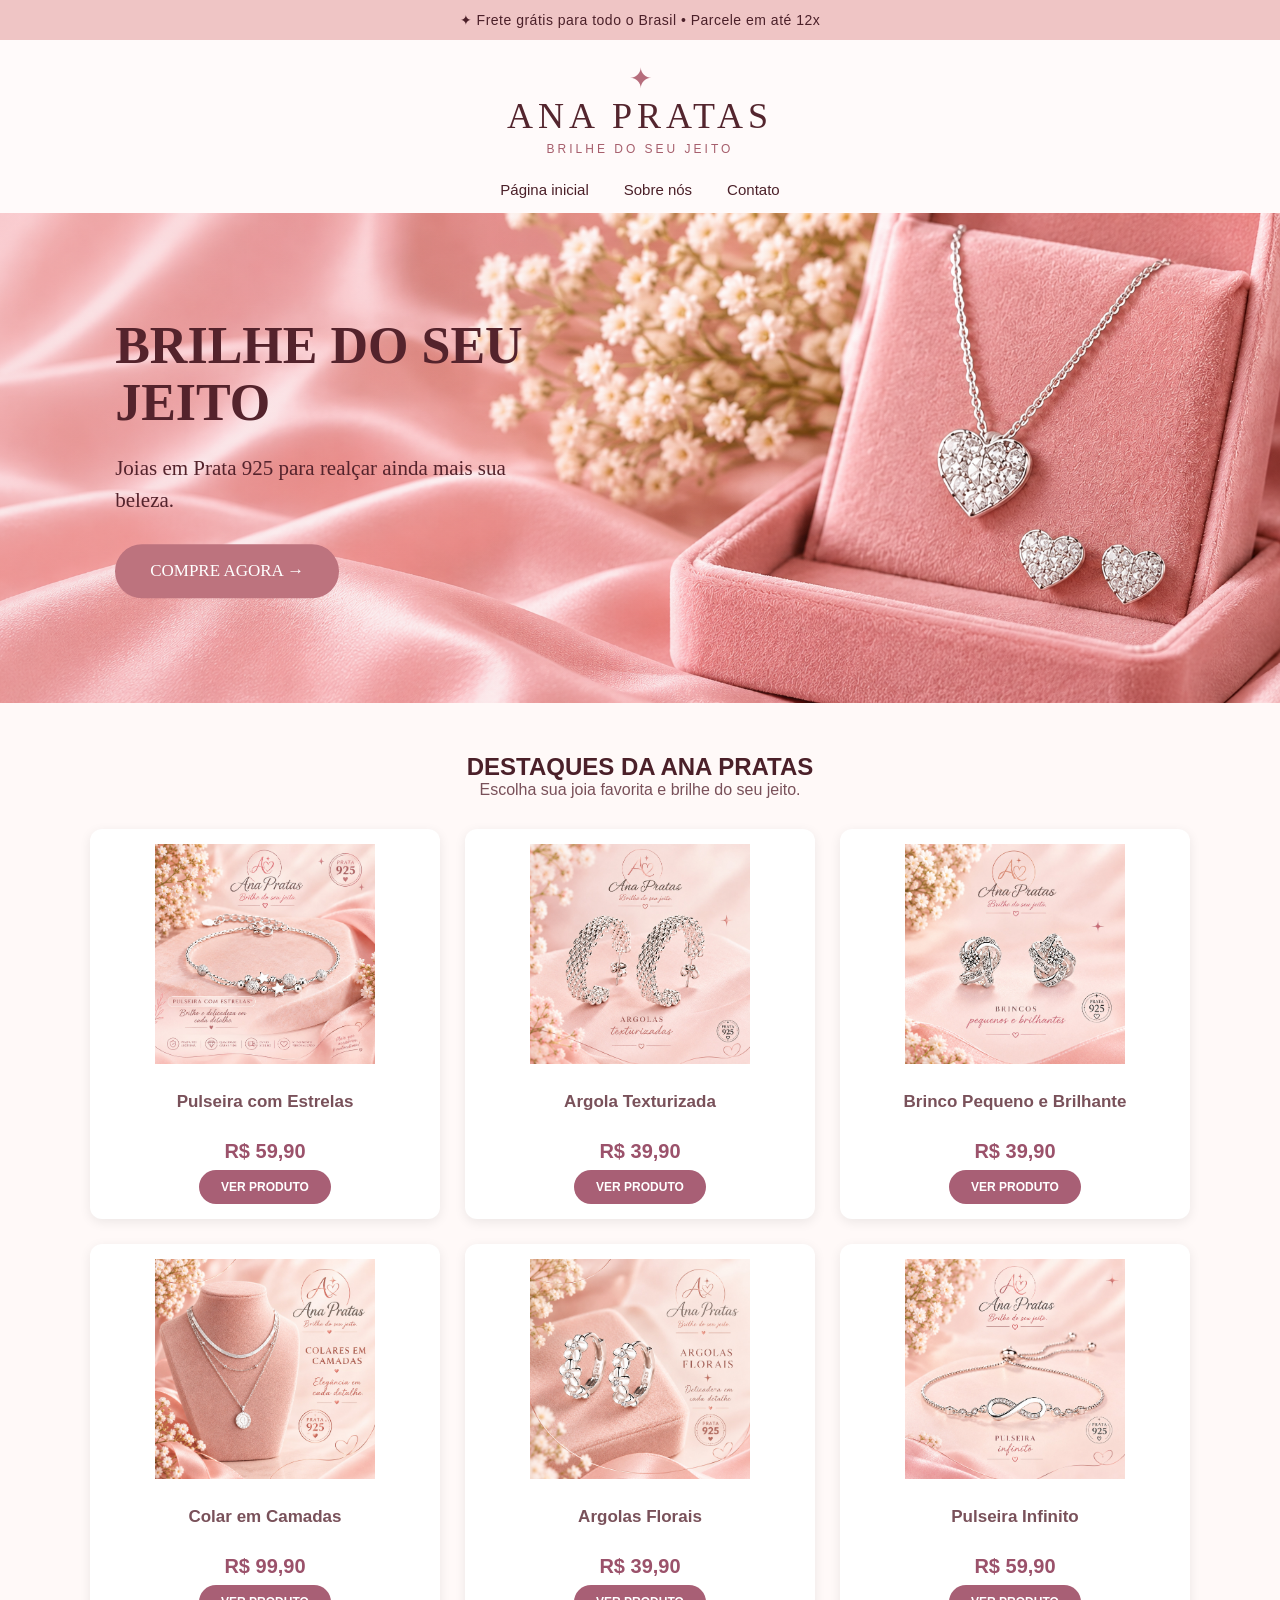
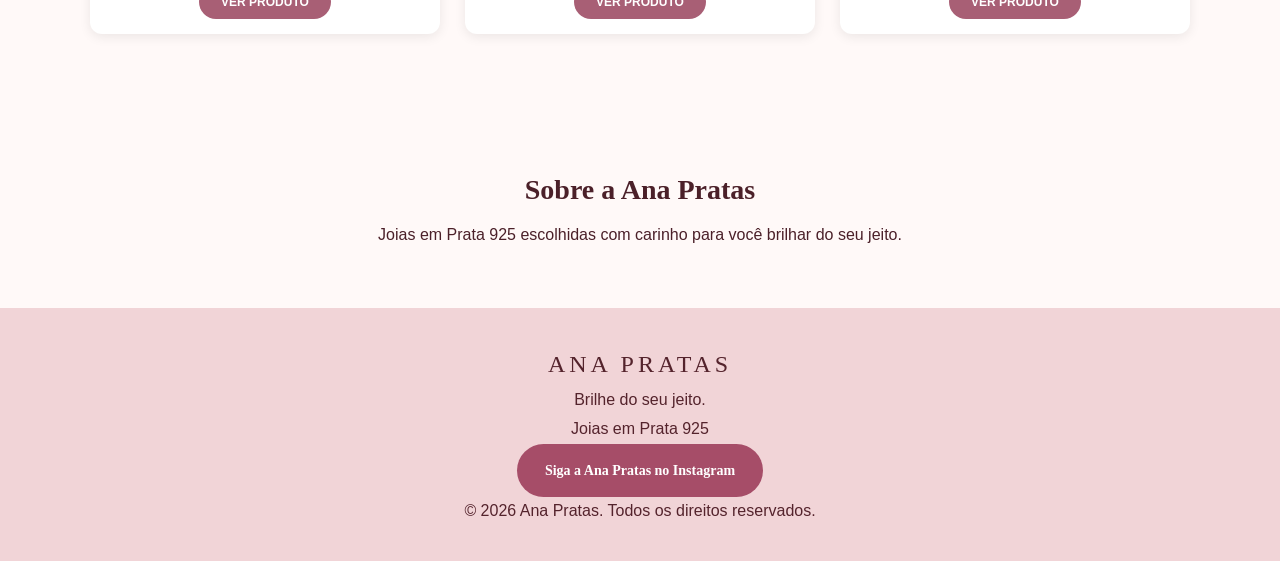
==== index.html @ ac46175e "Add files via upload" ====
<!DOCTYPE html>
<html lang="pt-BR">
<head>
    <meta charset="UTF-8">
    <meta name="viewport" content="width=device-width, initial-scale=1.0">
    <title>Ana Pratas | Brilhe do seu jeito</title>
    <link rel="stylesheet" href="style.css">
</head>

<body>

    <div class="frete">
        ✦ Frete grátis para todo o Brasil • Parcele em até 12x
    </div>

    <header>
        <div class="logo">
            <span>✦</span>
            <h1>ANA PRATAS</h1>
            <p>BRILHE DO SEU JEITO</p>
        </div>

        <nav>
            <a href="#inicio">Página inicial</a>
        
            <a href="#sobre">Sobre nós</a>
            <a href="#contato">Contato</a>
        </nav>
    </header>

    <main>
        <section class="banner" id="inicio">
            <img src="imagens/banner.jpg" alt="Coleção Ana Pratas">
            <div class="banner-texto">
                <h2>BRILHE DO SEU JEITO</h2>
                <p>Joias em Prata 925 para realçar ainda mais sua beleza.</p>
                <a href="#categorias" class="botao">COMPRE AGORA →</a>
            </div>
        </section>

       

        
<section class="destaques" id="colecao">
    <h2>DESTAQUES DA ANA PRATAS</h2>
    <p class="subtitulo">Escolha sua joia favorita e brilhe do seu jeito.</p>

    <div class="lista-produtos">

        <article class="produto">
            <img src="imagens/pulseira-estrela.jpg" alt="Pulseira com estrelas">
            <h3>Pulseira com Estrelas</h3>
            <p class="preco">R$ 59,90</p>
            <a href="produto-pulseira-estrela.html" class="botao-produto">VER PRODUTO</a>
        </article>

        <article class="produto">
            <img src="imagens/argola-texturizada.jpg" alt="Argola texturizada">
            <h3>Argola Texturizada</h3>
            <p class="preco">R$ 39,90</p>
            <a href="produto-argola-texturizada.html" class="botao-produto">VER PRODUTO</a>
        </article>

        <article class="produto">
            <img src="imagens/brinco-brilhante.jpg" alt="Brincos pequenos e brilhantes">
            <h3>Brinco Pequeno e Brilhante</h3>
            <p class="preco">R$ 39,90</p>
            <a href="produto-brincos-pequenos.html" class="botao-produto">VER PRODUTO</a>
        </article>

        <article class="produto">
            <img src="imagens/colar-camadas.jpg" alt="Colar em camadas">
            <h3>Colar em Camadas</h3>
            <p class="preco">R$ 99,90</p>
            <a href="produto-colar-camadas.html" class="botao-produto">VER PRODUTO</a>
        </article>

        <article class="produto">
            <img src="imagens/argola-floral.jpg" alt="Argolas florais">
            <h3>Argolas Florais</h3>
            <p class="preco">R$ 39,90</p>
            <a href="produto-argolas-florais.html" class="botao-produto">VER PRODUTO</a>
        </article>

        <article class="produto">
            <img src="imagens/pulseira-infinito.jpg" alt="Pulseira infinito">
            <h3>Pulseira Infinito</h3>
            <p class="preco">R$ 59,90</p>
            <a href="produto-pulseira-infinito.html" class="botao-produto">VER PRODUTO</a>
        </article>

    </div>
</section>

        <section class="sobre" id="sobre">
            <h2>Sobre a Ana Pratas</h2>
            <p>Joias em Prata 925 escolhidas com carinho para você brilhar do seu jeito.</p>
        </section>
    </main>

    <footer id="contato">
    <h2>ANA PRATAS</h2>
    <p>Brilhe do seu jeito.</p>
    <p>Joias em Prata 925</p>

    <a class="botao instagram"
       href="https://www.instagram.com/anaprata_rj/"
       target="_blank">
        Siga a Ana Pratas no Instagram
    </a>

    <p>© 2026 Ana Pratas. Todos os direitos reservados.</p>
</footer>

</body>
</html>
---- style.css ----
/* CONFIGURAÇÕES GERAIS */
* {
    margin: 0;
    padding: 0;
    box-sizing: border-box;
}

html {
    scroll-behavior: smooth;
}

body {
    font-family: Arial, sans-serif;
    background-color: #fff9f8;
    color: #4b2029;
}

/* FAIXA DE FRETE */
.frete {
    background-color: #efc5c5;
    color: #4b2029;
    text-align: center;
    padding: 12px;
    font-size: 14px;
    letter-spacing: 0.5px;
}

/* CABEÇALHO */
header {
    background-color: #fffafa;
    padding: 22px 20px 15px;
    text-align: center;
}

.logo span {
    display: block;
    color: #b66d7c;
    font-size: 28px;
}

.logo h1 {
    font-family: Georgia, serif;
    font-size: 36px;
    font-weight: normal;
    letter-spacing: 5px;
    color: #54252e;
}

.logo p {
    font-size: 12px;
    letter-spacing: 3px;
    margin-top: 5px;
    color: #a65e6c;
}

/* MENU */
nav {
    display: flex;
    justify-content: center;
    flex-wrap: wrap;
    gap: 35px;
    margin-top: 25px;
}

nav a {
    text-decoration: none;
    color: #4b2029;
    font-size: 15px;
    transition: 0.3s;
}

nav a:hover {
    color: #c47784;
}

/* BANNER PRINCIPAL */
.banner {
    position: relative;
    width: 100%;
    height: 490px;
    overflow: hidden;
    background-color: #e9bfc4;
}

.banner img {
    width: 100%;
    height: 100%;
    object-fit: cover;
    display: block;
}

.banner::after {
    content: "";
    position: absolute;
    inset: 0;
    background: linear-gradient(
        90deg,
        rgba(239, 190, 195, 0.25),
        transparent 75%
    );
}

.banner-texto {
    position: absolute;
    z-index: 2;
    top: 50%;
    left: 9%;
    transform: translateY(-50%);
    max-width: 430px;
}

.banner-texto h2 {
    font-family: Georgia, serif;
    font-size: 52px;
    line-height: 1.1;
    color: #54232c;
    margin-bottom: 22px;
}

.banner-texto p {
    font-family: Georgia, serif;
    font-size: 21px;
    line-height: 1.5;
    color: #54232c;
    margin-bottom: 28px;
}

.botao {
    display: inline-block;
    background-color: #bd737e;
    color: white;
    padding: 17px 35px;
    border-radius: 35px;
    text-decoration: none;
    font-family: Georgia, serif;
    font-size: 17px;
    transition: 0.3s;
}

.botao:hover {
    background-color: #8e4d5b;
    transform: translateY(-2px);
}

/* CATEGORIAS */
.categorias {
    padding: 45px 5%;
    text-align: center;
}

.categorias h2,
.colecao h2 {
    font-family: Georgia, serif;
    font-size: 25px;
    font-weight: normal;
    letter-spacing: 5px;
    margin-bottom: 30px;
    color: #54232c;
}

.grade-categorias {
    display: grid;
    grid-template-columns: repeat(4, 1fr);
    gap: 20px;
    max-width: 1250px;
    margin: auto;
}

.categoria {
    position: relative;
    display: block;
    height: 260px;
    overflow: hidden;
    border-radius: 10px;
    text-decoration: none;
}

.categoria img {
    width: 100%;
    height: 100%;
    object-fit: cover;
    transition: transform 0.4s;
}

.categoria:hover img {
    transform: scale(1.06);
}

.categoria span {
    position: absolute;
    bottom: 15px;
    left: 50%;
    transform: translateX(-50%);
    background-color: rgba(255, 218, 221, 0.95);
    color: #54232c;
    padding: 10px 25px;
    border-radius: 25px;
    min-width: 65%;
    font-family: Georgia, serif;
    font-size: 18px;
}

/* COLEÇÃO */
.colecao {
    background-color: #f9e9e9;
    text-align: center;
    padding: 65px 20px;
}

.colecao p {
    font-size: 17px;
}

/* SOBRE */
.sobre {
    text-align: center;
    padding: 60px 20px;
}

.sobre h2 {
    font-family: Georgia, serif;
    font-size: 28px;
    margin-bottom: 15px;
}

.sobre p {
    font-size: 16px;
    line-height: 1.7;
}

/* RODAPÉ */
footer {
    background-color: #f1d4d7;
    text-align: center;
    padding: 35px 20px;
    color: #54232c;
    line-height: 1.8;
}

footer h2 {
    font-family: Georgia, serif;
    letter-spacing: 4px;
    font-weight: normal;
}

/* CELULAR E TABLET */
@media (max-width: 768px) {
    .logo h1 {
        font-size: 28px;
    }

    nav {
        gap: 15px;
    }

    nav a {
        font-size: 13px;
    }

    .banner {
        height: 420px;
    }

    .banner-texto {
        left: 6%;
        right: 6%;
        max-width: 85%;
    }

    .banner-texto h2 {
        font-size: 36px;
    }

    .banner-texto p {
        font-size: 17px;
    }

    .grade-categorias {
        grid-template-columns: repeat(2, 1fr);
        gap: 12px;
    }

    .categoria {
        height: 210px;
    }

    .categorias h2 {
        font-size: 20px;
        letter-spacing: 3px;
    }
}

@media (max-width: 420px) {
    .banner {
        height: 350px;
    }

    .banner-texto h2 {
        font-size: 30px;
    }

    .categoria {
        height: 165px;
    }

    .categoria span {
        font-size: 14px;
        padding: 8px 15px;
    }
}
.subtitulo {
    color: #79515a;
    margin-bottom: 20px;
    font-size: 16px;
}

.produto .botao {
    font-size: 13px;
    padding: 12px 20px;
}
.instagram {
    display: inline-block;
    background: #a64d68;
    color: white;
    text-decoration: none;
    padding: 14px 28px;
    border-radius: 30px;
    font-size: 14px;
    font-weight: bold;
    transition: 0.3s;
}

.instagram:hover {
    background: #80364e;
    transform: translateY(-3px);
}
/* Vitrine de produtos */
.destaques {
    text-align: center;
    padding: 50px 20px;
}

.lista-produtos {
    display: grid;
    grid-template-columns: repeat(3, 1fr);
    gap: 25px;
    max-width: 1100px;
    margin: 30px auto;
}

.produto {
    background: #fff;
    border-radius: 12px;
    padding: 15px;
    box-shadow: 0 3px 12px rgba(0, 0, 0, 0.08);
    text-align: center;
    overflow: hidden;
}

.produto img {
    width: 100%;
    height: 220px;
    object-fit: contain;
    border-radius: 8px;
}

.produto h3 {
    color: #79515a;
    font-size: 17px;
    margin: 12px 0;
}

.produto .preco {
    color: #9b526b;
    font-size: 20px;
    font-weight: bold;
}

/* Ajuste para celulares */
@media (max-width: 700px) {
    .lista-produtos {
        grid-template-columns: repeat(2, 1fr);
        gap: 12px;
    }

    .produto img {
        height: 150px;
    }
}
.botao-produto {
    display: inline-block;
    background: #a85f75;
    color: white;
    text-decoration: none;
    padding: 10px 22px;
    border-radius: 25px;
    font-size: 12px;
    font-weight: bold;
    margin-top: 8px;
    transition: 0.3s;
}

.botao-produto:hover {
    background: #793d52;
    transform: translateY(-2px);
}

/* Página individual dos produtos */

.pagina-produto {
    display: grid;
    grid-template-columns: 1fr 1fr;
    align-items: center;
    gap: 50px;
    max-width: 1100px;
    margin: 50px auto;
    padding: 30px;
}

.foto-produto {
    text-align: center;
}

.foto-produto img {
    width: 100%;
    max-width: 480px;
    max-height: 480px;
    object-fit: contain;
    border-radius: 15px;
}

.detalhes-produto {
    padding: 20px;
}

.detalhes-produto h2 {
    color: #79515a;
    font-size: 30px;
    margin-bottom: 20px;
}

.detalhes-produto .preco {
    color: #a85f75;
    font-size: 28px;
    font-weight: bold;
    margin-bottom: 25px;
}

.detalhes-produto p {
    color: #79515a;
    font-size: 17px;
    line-height: 1.7;
    margin-bottom: 20px;
}

.detalhes-produto .botao-produto {
    margin-top: 20px;
}

/* Versão para celular */
@media (max-width: 700px) {
    .pagina-produto {
        grid-template-columns: 1fr;
        gap: 20px;
        margin: 20px auto;
        padding: 15px;
    }

    .foto-produto img {
        max-height: 350px;
    }

    .detalhes-produto h2 {
        font-size: 24px;
    }
}

/* Alinhamento dos produtos e botões */
.produto {
    display: flex;
    flex-direction: column;
    height: 100%;
}

.produto h3 {
    min-height: 52px;
    display: flex;
    align-items: center;
    justify-content: center;
}

.produto .preco {
    min-height: 30px;
}

.produto .botao-produto {
    margin-top: auto;
    align-self: center;
}
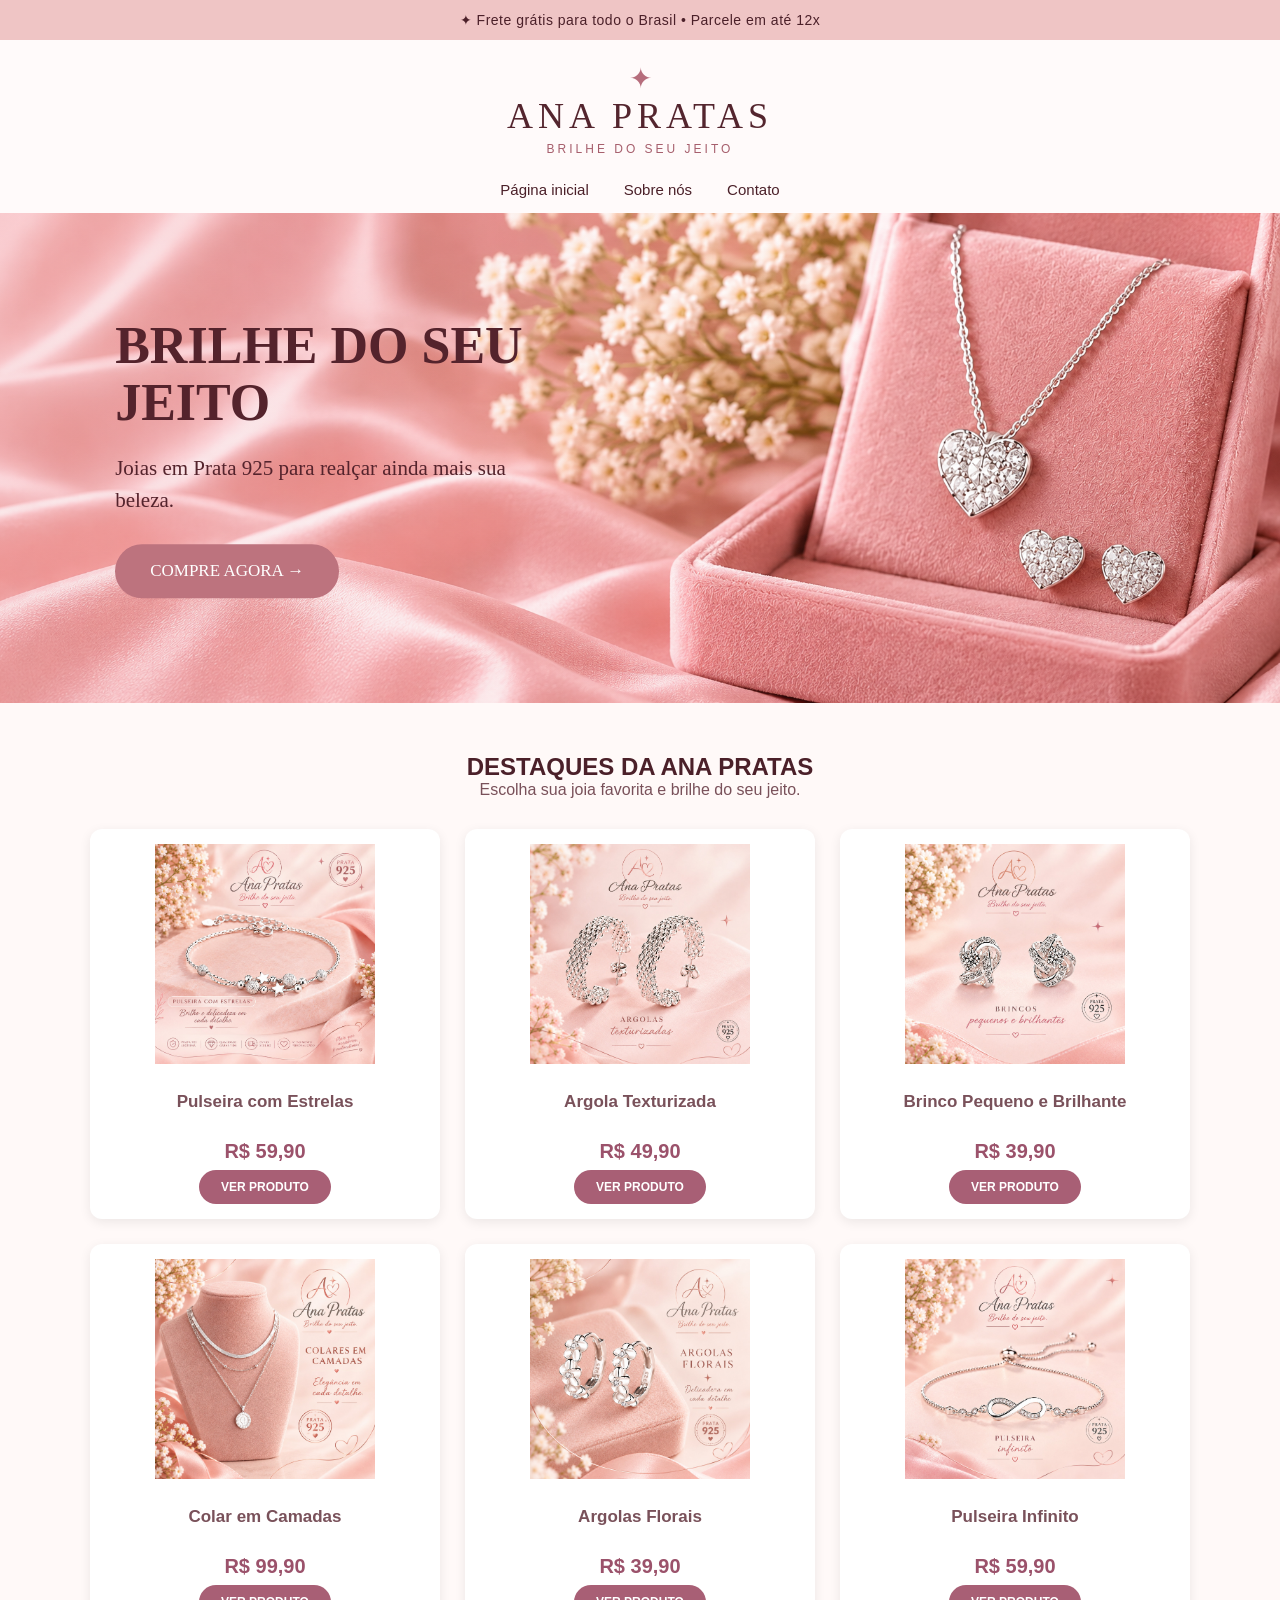
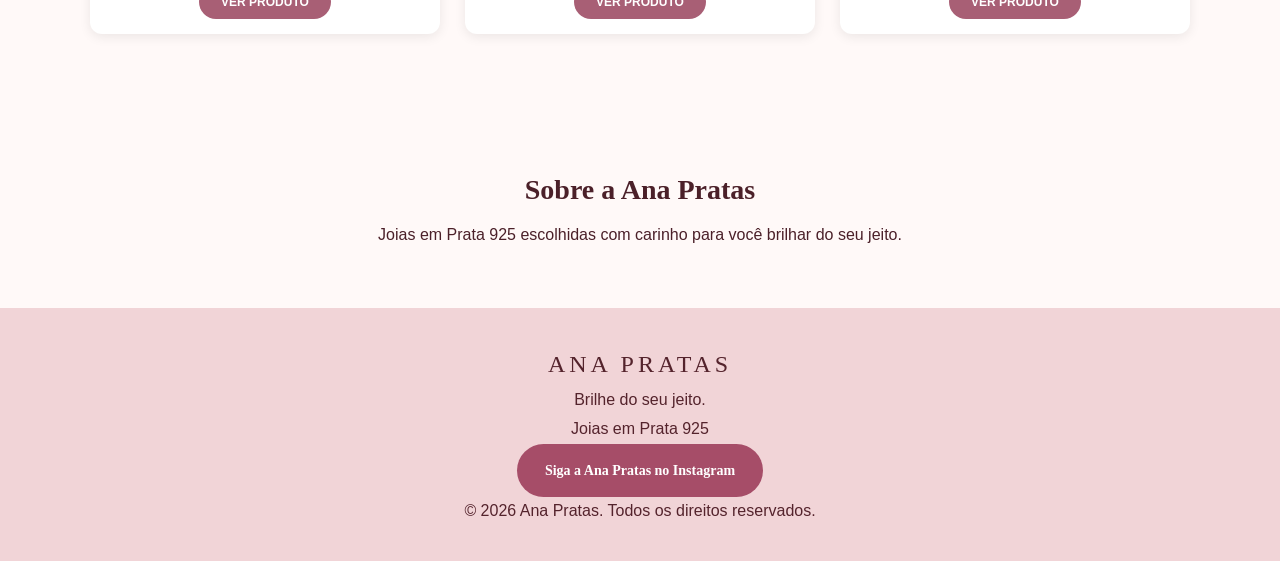
==== commit cc2bfcd5: "Atualizar preço da Argola Texturizada" ====
--- a/index.html
+++ b/index.html
@@ -1,117 +1,117 @@
-
-<!DOCTYPE html>
-<html lang="pt-BR">
-<head>
-    <meta charset="UTF-8">
-    <meta name="viewport" content="width=device-width, initial-scale=1.0">
-    <title>Ana Pratas | Brilhe do seu jeito</title>
-    <link rel="stylesheet" href="style.css">
-</head>
-
-<body>
-
-    <div class="frete">
-        ✦ Frete grátis para todo o Brasil • Parcele em até 12x
-    </div>
-
-    <header>
-        <div class="logo">
-            <span>✦</span>
-            <h1>ANA PRATAS</h1>
-            <p>BRILHE DO SEU JEITO</p>
-        </div>
-
-        <nav>
-            <a href="#inicio">Página inicial</a>
-        
-            <a href="#sobre">Sobre nós</a>
-            <a href="#contato">Contato</a>
-        </nav>
-    </header>
-
-    <main>
-        <section class="banner" id="inicio">
-            <img src="imagens/banner.jpg" alt="Coleção Ana Pratas">
-            <div class="banner-texto">
-                <h2>BRILHE DO SEU JEITO</h2>
-                <p>Joias em Prata 925 para realçar ainda mais sua beleza.</p>
-                <a href="#categorias" class="botao">COMPRE AGORA →</a>
-            </div>
-        </section>
-
-       
-
-        
-<section class="destaques" id="colecao">
-    <h2>DESTAQUES DA ANA PRATAS</h2>
-    <p class="subtitulo">Escolha sua joia favorita e brilhe do seu jeito.</p>
-
-    <div class="lista-produtos">
-
-        <article class="produto">
-            <img src="imagens/pulseira-estrela.jpg" alt="Pulseira com estrelas">
-            <h3>Pulseira com Estrelas</h3>
-            <p class="preco">R$ 59,90</p>
-            <a href="produto-pulseira-estrela.html" class="botao-produto">VER PRODUTO</a>
-        </article>
-
-        <article class="produto">
-            <img src="imagens/argola-texturizada.jpg" alt="Argola texturizada">
-            <h3>Argola Texturizada</h3>
-            <p class="preco">R$ 39,90</p>
-            <a href="produto-argola-texturizada.html" class="botao-produto">VER PRODUTO</a>
-        </article>
-
-        <article class="produto">
-            <img src="imagens/brinco-brilhante.jpg" alt="Brincos pequenos e brilhantes">
-            <h3>Brinco Pequeno e Brilhante</h3>
-            <p class="preco">R$ 39,90</p>
-            <a href="produto-brincos-pequenos.html" class="botao-produto">VER PRODUTO</a>
-        </article>
-
-        <article class="produto">
-            <img src="imagens/colar-camadas.jpg" alt="Colar em camadas">
-            <h3>Colar em Camadas</h3>
-            <p class="preco">R$ 99,90</p>
-            <a href="produto-colar-camadas.html" class="botao-produto">VER PRODUTO</a>
-        </article>
-
-        <article class="produto">
-            <img src="imagens/argola-floral.jpg" alt="Argolas florais">
-            <h3>Argolas Florais</h3>
-            <p class="preco">R$ 39,90</p>
-            <a href="produto-argolas-florais.html" class="botao-produto">VER PRODUTO</a>
-        </article>
-
-        <article class="produto">
-            <img src="imagens/pulseira-infinito.jpg" alt="Pulseira infinito">
-            <h3>Pulseira Infinito</h3>
-            <p class="preco">R$ 59,90</p>
-            <a href="produto-pulseira-infinito.html" class="botao-produto">VER PRODUTO</a>
-        </article>
-
-    </div>
-</section>
-
-        <section class="sobre" id="sobre">
-            <h2>Sobre a Ana Pratas</h2>
-            <p>Joias em Prata 925 escolhidas com carinho para você brilhar do seu jeito.</p>
-        </section>
-    </main>
-
-    <footer id="contato">
-    <h2>ANA PRATAS</h2>
-    <p>Brilhe do seu jeito.</p>
-    <p>Joias em Prata 925</p>
-
-    <a class="botao instagram"
-       href="https://www.instagram.com/anaprata_rj/"
-       target="_blank">
-        Siga a Ana Pratas no Instagram
-    </a>
-
-    <p>© 2026 Ana Pratas. Todos os direitos reservados.</p>
-</footer>
-
-</body>
-</html>
+
+<!DOCTYPE html>
+<html lang="pt-BR">
+<head>
+    <meta charset="UTF-8">
+    <meta name="viewport" content="width=device-width, initial-scale=1.0">
+    <title>Ana Pratas | Brilhe do seu jeito</title>
+    <link rel="stylesheet" href="style.css">
+</head>
+
+<body>
+
+    <div class="frete">
+        ✦ Frete grátis para todo o Brasil • Parcele em até 12x
+    </div>
+
+    <header>
+        <div class="logo">
+            <span>✦</span>
+            <h1>ANA PRATAS</h1>
+            <p>BRILHE DO SEU JEITO</p>
+        </div>
+
+        <nav>
+            <a href="#inicio">Página inicial</a>
+        
+            <a href="#sobre">Sobre nós</a>
+            <a href="#contato">Contato</a>
+        </nav>
+    </header>
+
+    <main>
+        <section class="banner" id="inicio">
+            <img src="imagens/banner.jpg" alt="Coleção Ana Pratas">
+            <div class="banner-texto">
+                <h2>BRILHE DO SEU JEITO</h2>
+                <p>Joias em Prata 925 para realçar ainda mais sua beleza.</p>
+                <a href="#categorias" class="botao">COMPRE AGORA →</a>
+            </div>
+        </section>
+
+       
+
+        
+<section class="destaques" id="colecao">
+    <h2>DESTAQUES DA ANA PRATAS</h2>
+    <p class="subtitulo">Escolha sua joia favorita e brilhe do seu jeito.</p>
+
+    <div class="lista-produtos">
+
+        <article class="produto">
+            <img src="imagens/pulseira-estrela.jpg" alt="Pulseira com estrelas">
+            <h3>Pulseira com Estrelas</h3>
+            <p class="preco">R$ 59,90</p>
+            <a href="produto-pulseira-estrela.html" class="botao-produto">VER PRODUTO</a>
+        </article>
+
+        <article class="produto">
+            <img src="imagens/argola-texturizada.jpg" alt="Argola texturizada">
+            <h3>Argola Texturizada</h3>
+            <p class="preco">R$ 49,90</p>
+            <a href="produto-argola-texturizada.html" class="botao-produto">VER PRODUTO</a>
+        </article>
+
+        <article class="produto">
+            <img src="imagens/brinco-brilhante.jpg" alt="Brincos pequenos e brilhantes">
+            <h3>Brinco Pequeno e Brilhante</h3>
+            <p class="preco">R$ 39,90</p>
+            <a href="produto-brincos-pequenos.html" class="botao-produto">VER PRODUTO</a>
+        </article>
+
+        <article class="produto">
+            <img src="imagens/colar-camadas.jpg" alt="Colar em camadas">
+            <h3>Colar em Camadas</h3>
+            <p class="preco">R$ 99,90</p>
+            <a href="produto-colar-camadas.html" class="botao-produto">VER PRODUTO</a>
+        </article>
+
+        <article class="produto">
+            <img src="imagens/argola-floral.jpg" alt="Argolas florais">
+            <h3>Argolas Florais</h3>
+            <p class="preco">R$ 39,90</p>
+            <a href="produto-argolas-florais.html" class="botao-produto">VER PRODUTO</a>
+        </article>
+
+        <article class="produto">
+            <img src="imagens/pulseira-infinito.jpg" alt="Pulseira infinito">
+            <h3>Pulseira Infinito</h3>
+            <p class="preco">R$ 59,90</p>
+            <a href="produto-pulseira-infinito.html" class="botao-produto">VER PRODUTO</a>
+        </article>
+
+    </div>
+</section>
+
+        <section class="sobre" id="sobre">
+            <h2>Sobre a Ana Pratas</h2>
+            <p>Joias em Prata 925 escolhidas com carinho para você brilhar do seu jeito.</p>
+        </section>
+    </main>
+
+    <footer id="contato">
+    <h2>ANA PRATAS</h2>
+    <p>Brilhe do seu jeito.</p>
+    <p>Joias em Prata 925</p>
+
+    <a class="botao instagram"
+       href="https://www.instagram.com/anaprata_rj/"
+       target="_blank">
+        Siga a Ana Pratas no Instagram
+    </a>
+
+    <p>© 2026 Ana Pratas. Todos os direitos reservados.</p>
+</footer>
+
+</body>
+</html>
--- a/style.css
+++ b/style.css
@@ -1,500 +1,500 @@
-
-/* CONFIGURAÇÕES GERAIS */
-* {
-    margin: 0;
-    padding: 0;
-    box-sizing: border-box;
-}
-
-html {
-    scroll-behavior: smooth;
-}
-
-body {
-    font-family: Arial, sans-serif;
-    background-color: #fff9f8;
-    color: #4b2029;
-}
-
-/* FAIXA DE FRETE */
-.frete {
-    background-color: #efc5c5;
-    color: #4b2029;
-    text-align: center;
-    padding: 12px;
-    font-size: 14px;
-    letter-spacing: 0.5px;
-}
-
-/* CABEÇALHO */
-header {
-    background-color: #fffafa;
-    padding: 22px 20px 15px;
-    text-align: center;
-}
-
-.logo span {
-    display: block;
-    color: #b66d7c;
-    font-size: 28px;
-}
-
-.logo h1 {
-    font-family: Georgia, serif;
-    font-size: 36px;
-    font-weight: normal;
-    letter-spacing: 5px;
-    color: #54252e;
-}
-
-.logo p {
-    font-size: 12px;
-    letter-spacing: 3px;
-    margin-top: 5px;
-    color: #a65e6c;
-}
-
-/* MENU */
-nav {
-    display: flex;
-    justify-content: center;
-    flex-wrap: wrap;
-    gap: 35px;
-    margin-top: 25px;
-}
-
-nav a {
-    text-decoration: none;
-    color: #4b2029;
-    font-size: 15px;
-    transition: 0.3s;
-}
-
-nav a:hover {
-    color: #c47784;
-}
-
-/* BANNER PRINCIPAL */
-.banner {
-    position: relative;
-    width: 100%;
-    height: 490px;
-    overflow: hidden;
-    background-color: #e9bfc4;
-}
-
-.banner img {
-    width: 100%;
-    height: 100%;
-    object-fit: cover;
-    display: block;
-}
-
-.banner::after {
-    content: "";
-    position: absolute;
-    inset: 0;
-    background: linear-gradient(
-        90deg,
-        rgba(239, 190, 195, 0.25),
-        transparent 75%
-    );
-}
-
-.banner-texto {
-    position: absolute;
-    z-index: 2;
-    top: 50%;
-    left: 9%;
-    transform: translateY(-50%);
-    max-width: 430px;
-}
-
-.banner-texto h2 {
-    font-family: Georgia, serif;
-    font-size: 52px;
-    line-height: 1.1;
-    color: #54232c;
-    margin-bottom: 22px;
-}
-
-.banner-texto p {
-    font-family: Georgia, serif;
-    font-size: 21px;
-    line-height: 1.5;
-    color: #54232c;
-    margin-bottom: 28px;
-}
-
-.botao {
-    display: inline-block;
-    background-color: #bd737e;
-    color: white;
-    padding: 17px 35px;
-    border-radius: 35px;
-    text-decoration: none;
-    font-family: Georgia, serif;
-    font-size: 17px;
-    transition: 0.3s;
-}
-
-.botao:hover {
-    background-color: #8e4d5b;
-    transform: translateY(-2px);
-}
-
-/* CATEGORIAS */
-.categorias {
-    padding: 45px 5%;
-    text-align: center;
-}
-
-.categorias h2,
-.colecao h2 {
-    font-family: Georgia, serif;
-    font-size: 25px;
-    font-weight: normal;
-    letter-spacing: 5px;
-    margin-bottom: 30px;
-    color: #54232c;
-}
-
-.grade-categorias {
-    display: grid;
-    grid-template-columns: repeat(4, 1fr);
-    gap: 20px;
-    max-width: 1250px;
-    margin: auto;
-}
-
-.categoria {
-    position: relative;
-    display: block;
-    height: 260px;
-    overflow: hidden;
-    border-radius: 10px;
-    text-decoration: none;
-}
-
-.categoria img {
-    width: 100%;
-    height: 100%;
-    object-fit: cover;
-    transition: transform 0.4s;
-}
-
-.categoria:hover img {
-    transform: scale(1.06);
-}
-
-.categoria span {
-    position: absolute;
-    bottom: 15px;
-    left: 50%;
-    transform: translateX(-50%);
-    background-color: rgba(255, 218, 221, 0.95);
-    color: #54232c;
-    padding: 10px 25px;
-    border-radius: 25px;
-    min-width: 65%;
-    font-family: Georgia, serif;
-    font-size: 18px;
-}
-
-/* COLEÇÃO */
-.colecao {
-    background-color: #f9e9e9;
-    text-align: center;
-    padding: 65px 20px;
-}
-
-.colecao p {
-    font-size: 17px;
-}
-
-/* SOBRE */
-.sobre {
-    text-align: center;
-    padding: 60px 20px;
-}
-
-.sobre h2 {
-    font-family: Georgia, serif;
-    font-size: 28px;
-    margin-bottom: 15px;
-}
-
-.sobre p {
-    font-size: 16px;
-    line-height: 1.7;
-}
-
-/* RODAPÉ */
-footer {
-    background-color: #f1d4d7;
-    text-align: center;
-    padding: 35px 20px;
-    color: #54232c;
-    line-height: 1.8;
-}
-
-footer h2 {
-    font-family: Georgia, serif;
-    letter-spacing: 4px;
-    font-weight: normal;
-}
-
-/* CELULAR E TABLET */
-@media (max-width: 768px) {
-    .logo h1 {
-        font-size: 28px;
-    }
-
-    nav {
-        gap: 15px;
-    }
-
-    nav a {
-        font-size: 13px;
-    }
-
-    .banner {
-        height: 420px;
-    }
-
-    .banner-texto {
-        left: 6%;
-        right: 6%;
-        max-width: 85%;
-    }
-
-    .banner-texto h2 {
-        font-size: 36px;
-    }
-
-    .banner-texto p {
-        font-size: 17px;
-    }
-
-    .grade-categorias {
-        grid-template-columns: repeat(2, 1fr);
-        gap: 12px;
-    }
-
-    .categoria {
-        height: 210px;
-    }
-
-    .categorias h2 {
-        font-size: 20px;
-        letter-spacing: 3px;
-    }
-}
-
-@media (max-width: 420px) {
-    .banner {
-        height: 350px;
-    }
-
-    .banner-texto h2 {
-        font-size: 30px;
-    }
-
-    .categoria {
-        height: 165px;
-    }
-
-    .categoria span {
-        font-size: 14px;
-        padding: 8px 15px;
-    }
-}
-.subtitulo {
-    color: #79515a;
-    margin-bottom: 20px;
-    font-size: 16px;
-}
-
-.produto .botao {
-    font-size: 13px;
-    padding: 12px 20px;
-}
-.instagram {
-    display: inline-block;
-    background: #a64d68;
-    color: white;
-    text-decoration: none;
-    padding: 14px 28px;
-    border-radius: 30px;
-    font-size: 14px;
-    font-weight: bold;
-    transition: 0.3s;
-}
-
-.instagram:hover {
-    background: #80364e;
-    transform: translateY(-3px);
-}
-/* Vitrine de produtos */
-.destaques {
-    text-align: center;
-    padding: 50px 20px;
-}
-
-.lista-produtos {
-    display: grid;
-    grid-template-columns: repeat(3, 1fr);
-    gap: 25px;
-    max-width: 1100px;
-    margin: 30px auto;
-}
-
-.produto {
-    background: #fff;
-    border-radius: 12px;
-    padding: 15px;
-    box-shadow: 0 3px 12px rgba(0, 0, 0, 0.08);
-    text-align: center;
-    overflow: hidden;
-}
-
-.produto img {
-    width: 100%;
-    height: 220px;
-    object-fit: contain;
-    border-radius: 8px;
-}
-
-.produto h3 {
-    color: #79515a;
-    font-size: 17px;
-    margin: 12px 0;
-}
-
-.produto .preco {
-    color: #9b526b;
-    font-size: 20px;
-    font-weight: bold;
-}
-
-/* Ajuste para celulares */
-@media (max-width: 700px) {
-    .lista-produtos {
-        grid-template-columns: repeat(2, 1fr);
-        gap: 12px;
-    }
-
-    .produto img {
-        height: 150px;
-    }
-}
-.botao-produto {
-    display: inline-block;
-    background: #a85f75;
-    color: white;
-    text-decoration: none;
-    padding: 10px 22px;
-    border-radius: 25px;
-    font-size: 12px;
-    font-weight: bold;
-    margin-top: 8px;
-    transition: 0.3s;
-}
-
-.botao-produto:hover {
-    background: #793d52;
-    transform: translateY(-2px);
-}
-
-/* Página individual dos produtos */
-
-.pagina-produto {
-    display: grid;
-    grid-template-columns: 1fr 1fr;
-    align-items: center;
-    gap: 50px;
-    max-width: 1100px;
-    margin: 50px auto;
-    padding: 30px;
-}
-
-.foto-produto {
-    text-align: center;
-}
-
-.foto-produto img {
-    width: 100%;
-    max-width: 480px;
-    max-height: 480px;
-    object-fit: contain;
-    border-radius: 15px;
-}
-
-.detalhes-produto {
-    padding: 20px;
-}
-
-.detalhes-produto h2 {
-    color: #79515a;
-    font-size: 30px;
-    margin-bottom: 20px;
-}
-
-.detalhes-produto .preco {
-    color: #a85f75;
-    font-size: 28px;
-    font-weight: bold;
-    margin-bottom: 25px;
-}
-
-.detalhes-produto p {
-    color: #79515a;
-    font-size: 17px;
-    line-height: 1.7;
-    margin-bottom: 20px;
-}
-
-.detalhes-produto .botao-produto {
-    margin-top: 20px;
-}
-
-/* Versão para celular */
-@media (max-width: 700px) {
-    .pagina-produto {
-        grid-template-columns: 1fr;
-        gap: 20px;
-        margin: 20px auto;
-        padding: 15px;
-    }
-
-    .foto-produto img {
-        max-height: 350px;
-    }
-
-    .detalhes-produto h2 {
-        font-size: 24px;
-    }
-}
-
-/* Alinhamento dos produtos e botões */
-.produto {
-    display: flex;
-    flex-direction: column;
-    height: 100%;
-}
-
-.produto h3 {
-    min-height: 52px;
-    display: flex;
-    align-items: center;
-    justify-content: center;
-}
-
-.produto .preco {
-    min-height: 30px;
-}
-
-.produto .botao-produto {
-    margin-top: auto;
-    align-self: center;
-}
+
+/* CONFIGURAÇÕES GERAIS */
+* {
+    margin: 0;
+    padding: 0;
+    box-sizing: border-box;
+}
+
+html {
+    scroll-behavior: smooth;
+}
+
+body {
+    font-family: Arial, sans-serif;
+    background-color: #fff9f8;
+    color: #4b2029;
+}
+
+/* FAIXA DE FRETE */
+.frete {
+    background-color: #efc5c5;
+    color: #4b2029;
+    text-align: center;
+    padding: 12px;
+    font-size: 14px;
+    letter-spacing: 0.5px;
+}
+
+/* CABEÇALHO */
+header {
+    background-color: #fffafa;
+    padding: 22px 20px 15px;
+    text-align: center;
+}
+
+.logo span {
+    display: block;
+    color: #b66d7c;
+    font-size: 28px;
+}
+
+.logo h1 {
+    font-family: Georgia, serif;
+    font-size: 36px;
+    font-weight: normal;
+    letter-spacing: 5px;
+    color: #54252e;
+}
+
+.logo p {
+    font-size: 12px;
+    letter-spacing: 3px;
+    margin-top: 5px;
+    color: #a65e6c;
+}
+
+/* MENU */
+nav {
+    display: flex;
+    justify-content: center;
+    flex-wrap: wrap;
+    gap: 35px;
+    margin-top: 25px;
+}
+
+nav a {
+    text-decoration: none;
+    color: #4b2029;
+    font-size: 15px;
+    transition: 0.3s;
+}
+
+nav a:hover {
+    color: #c47784;
+}
+
+/* BANNER PRINCIPAL */
+.banner {
+    position: relative;
+    width: 100%;
+    height: 490px;
+    overflow: hidden;
+    background-color: #e9bfc4;
+}
+
+.banner img {
+    width: 100%;
+    height: 100%;
+    object-fit: cover;
+    display: block;
+}
+
+.banner::after {
+    content: "";
+    position: absolute;
+    inset: 0;
+    background: linear-gradient(
+        90deg,
+        rgba(239, 190, 195, 0.25),
+        transparent 75%
+    );
+}
+
+.banner-texto {
+    position: absolute;
+    z-index: 2;
+    top: 50%;
+    left: 9%;
+    transform: translateY(-50%);
+    max-width: 430px;
+}
+
+.banner-texto h2 {
+    font-family: Georgia, serif;
+    font-size: 52px;
+    line-height: 1.1;
+    color: #54232c;
+    margin-bottom: 22px;
+}
+
+.banner-texto p {
+    font-family: Georgia, serif;
+    font-size: 21px;
+    line-height: 1.5;
+    color: #54232c;
+    margin-bottom: 28px;
+}
+
+.botao {
+    display: inline-block;
+    background-color: #bd737e;
+    color: white;
+    padding: 17px 35px;
+    border-radius: 35px;
+    text-decoration: none;
+    font-family: Georgia, serif;
+    font-size: 17px;
+    transition: 0.3s;
+}
+
+.botao:hover {
+    background-color: #8e4d5b;
+    transform: translateY(-2px);
+}
+
+/* CATEGORIAS */
+.categorias {
+    padding: 45px 5%;
+    text-align: center;
+}
+
+.categorias h2,
+.colecao h2 {
+    font-family: Georgia, serif;
+    font-size: 25px;
+    font-weight: normal;
+    letter-spacing: 5px;
+    margin-bottom: 30px;
+    color: #54232c;
+}
+
+.grade-categorias {
+    display: grid;
+    grid-template-columns: repeat(4, 1fr);
+    gap: 20px;
+    max-width: 1250px;
+    margin: auto;
+}
+
+.categoria {
+    position: relative;
+    display: block;
+    height: 260px;
+    overflow: hidden;
+    border-radius: 10px;
+    text-decoration: none;
+}
+
+.categoria img {
+    width: 100%;
+    height: 100%;
+    object-fit: cover;
+    transition: transform 0.4s;
+}
+
+.categoria:hover img {
+    transform: scale(1.06);
+}
+
+.categoria span {
+    position: absolute;
+    bottom: 15px;
+    left: 50%;
+    transform: translateX(-50%);
+    background-color: rgba(255, 218, 221, 0.95);
+    color: #54232c;
+    padding: 10px 25px;
+    border-radius: 25px;
+    min-width: 65%;
+    font-family: Georgia, serif;
+    font-size: 18px;
+}
+
+/* COLEÇÃO */
+.colecao {
+    background-color: #f9e9e9;
+    text-align: center;
+    padding: 65px 20px;
+}
+
+.colecao p {
+    font-size: 17px;
+}
+
+/* SOBRE */
+.sobre {
+    text-align: center;
+    padding: 60px 20px;
+}
+
+.sobre h2 {
+    font-family: Georgia, serif;
+    font-size: 28px;
+    margin-bottom: 15px;
+}
+
+.sobre p {
+    font-size: 16px;
+    line-height: 1.7;
+}
+
+/* RODAPÉ */
+footer {
+    background-color: #f1d4d7;
+    text-align: center;
+    padding: 35px 20px;
+    color: #54232c;
+    line-height: 1.8;
+}
+
+footer h2 {
+    font-family: Georgia, serif;
+    letter-spacing: 4px;
+    font-weight: normal;
+}
+
+/* CELULAR E TABLET */
+@media (max-width: 768px) {
+    .logo h1 {
+        font-size: 28px;
+    }
+
+    nav {
+        gap: 15px;
+    }
+
+    nav a {
+        font-size: 13px;
+    }
+
+    .banner {
+        height: 420px;
+    }
+
+    .banner-texto {
+        left: 6%;
+        right: 6%;
+        max-width: 85%;
+    }
+
+    .banner-texto h2 {
+        font-size: 36px;
+    }
+
+    .banner-texto p {
+        font-size: 17px;
+    }
+
+    .grade-categorias {
+        grid-template-columns: repeat(2, 1fr);
+        gap: 12px;
+    }
+
+    .categoria {
+        height: 210px;
+    }
+
+    .categorias h2 {
+        font-size: 20px;
+        letter-spacing: 3px;
+    }
+}
+
+@media (max-width: 420px) {
+    .banner {
+        height: 350px;
+    }
+
+    .banner-texto h2 {
+        font-size: 30px;
+    }
+
+    .categoria {
+        height: 165px;
+    }
+
+    .categoria span {
+        font-size: 14px;
+        padding: 8px 15px;
+    }
+}
+.subtitulo {
+    color: #79515a;
+    margin-bottom: 20px;
+    font-size: 16px;
+}
+
+.produto .botao {
+    font-size: 13px;
+    padding: 12px 20px;
+}
+.instagram {
+    display: inline-block;
+    background: #a64d68;
+    color: white;
+    text-decoration: none;
+    padding: 14px 28px;
+    border-radius: 30px;
+    font-size: 14px;
+    font-weight: bold;
+    transition: 0.3s;
+}
+
+.instagram:hover {
+    background: #80364e;
+    transform: translateY(-3px);
+}
+/* Vitrine de produtos */
+.destaques {
+    text-align: center;
+    padding: 50px 20px;
+}
+
+.lista-produtos {
+    display: grid;
+    grid-template-columns: repeat(3, 1fr);
+    gap: 25px;
+    max-width: 1100px;
+    margin: 30px auto;
+}
+
+.produto {
+    background: #fff;
+    border-radius: 12px;
+    padding: 15px;
+    box-shadow: 0 3px 12px rgba(0, 0, 0, 0.08);
+    text-align: center;
+    overflow: hidden;
+}
+
+.produto img {
+    width: 100%;
+    height: 220px;
+    object-fit: contain;
+    border-radius: 8px;
+}
+
+.produto h3 {
+    color: #79515a;
+    font-size: 17px;
+    margin: 12px 0;
+}
+
+.produto .preco {
+    color: #9b526b;
+    font-size: 20px;
+    font-weight: bold;
+}
+
+/* Ajuste para celulares */
+@media (max-width: 700px) {
+    .lista-produtos {
+        grid-template-columns: repeat(2, 1fr);
+        gap: 12px;
+    }
+
+    .produto img {
+        height: 150px;
+    }
+}
+.botao-produto {
+    display: inline-block;
+    background: #a85f75;
+    color: white;
+    text-decoration: none;
+    padding: 10px 22px;
+    border-radius: 25px;
+    font-size: 12px;
+    font-weight: bold;
+    margin-top: 8px;
+    transition: 0.3s;
+}
+
+.botao-produto:hover {
+    background: #793d52;
+    transform: translateY(-2px);
+}
+
+/* Página individual dos produtos */
+
+.pagina-produto {
+    display: grid;
+    grid-template-columns: 1fr 1fr;
+    align-items: center;
+    gap: 50px;
+    max-width: 1100px;
+    margin: 50px auto;
+    padding: 30px;
+}
+
+.foto-produto {
+    text-align: center;
+}
+
+.foto-produto img {
+    width: 100%;
+    max-width: 480px;
+    max-height: 480px;
+    object-fit: contain;
+    border-radius: 15px;
+}
+
+.detalhes-produto {
+    padding: 20px;
+}
+
+.detalhes-produto h2 {
+    color: #79515a;
+    font-size: 30px;
+    margin-bottom: 20px;
+}
+
+.detalhes-produto .preco {
+    color: #a85f75;
+    font-size: 28px;
+    font-weight: bold;
+    margin-bottom: 25px;
+}
+
+.detalhes-produto p {
+    color: #79515a;
+    font-size: 17px;
+    line-height: 1.7;
+    margin-bottom: 20px;
+}
+
+.detalhes-produto .botao-produto {
+    margin-top: 20px;
+}
+
+/* Versão para celular */
+@media (max-width: 700px) {
+    .pagina-produto {
+        grid-template-columns: 1fr;
+        gap: 20px;
+        margin: 20px auto;
+        padding: 15px;
+    }
+
+    .foto-produto img {
+        max-height: 350px;
+    }
+
+    .detalhes-produto h2 {
+        font-size: 24px;
+    }
+}
+
+/* Alinhamento dos produtos e botões */
+.produto {
+    display: flex;
+    flex-direction: column;
+    height: 100%;
+}
+
+.produto h3 {
+    min-height: 52px;
+    display: flex;
+    align-items: center;
+    justify-content: center;
+}
+
+.produto .preco {
+    min-height: 30px;
+}
+
+.produto .botao-produto {
+    margin-top: auto;
+    align-self: center;
+}
